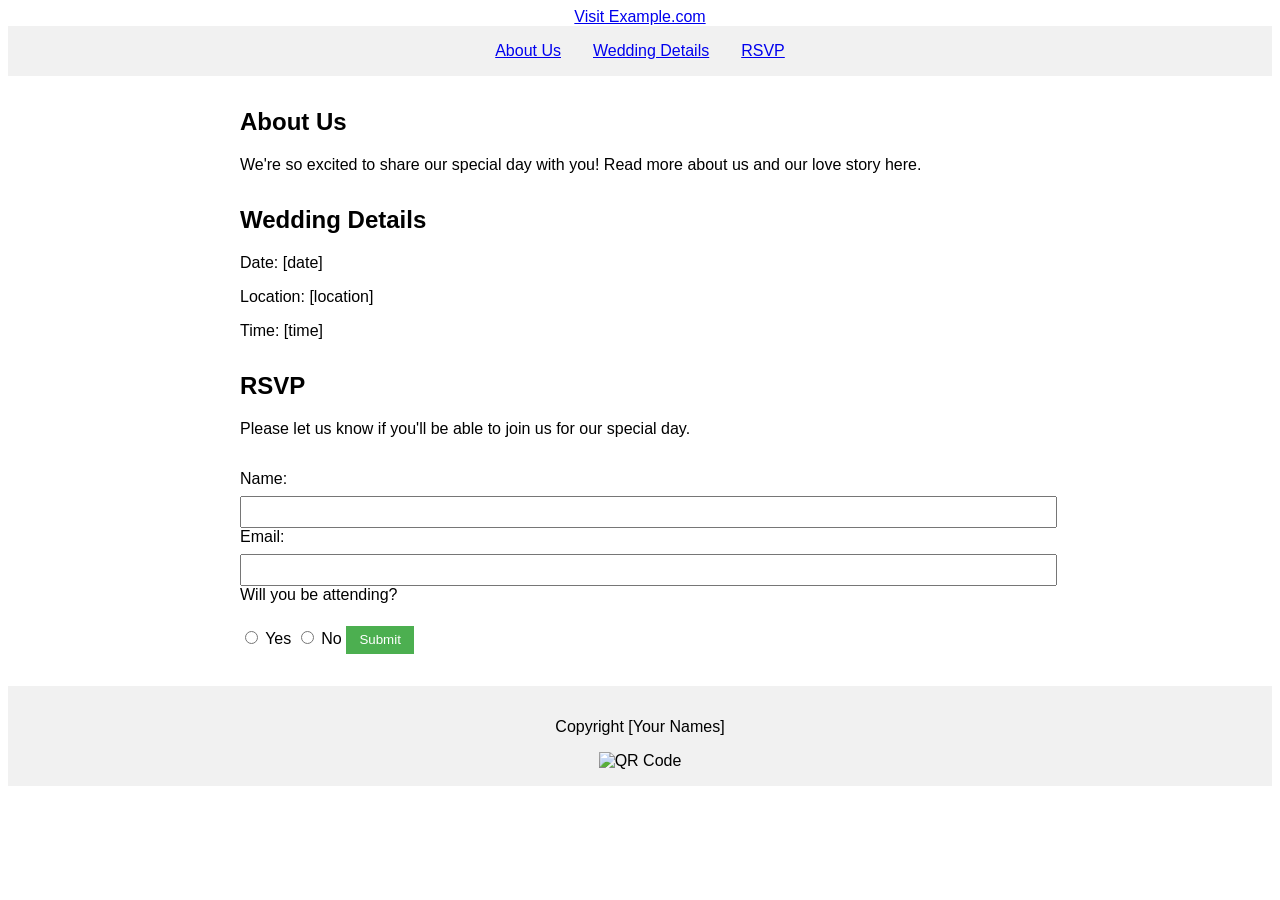
==== index.html @ 8374a271 "Rename website.html to index.html" ====
<!DOCTYPE html>
<html>
  <head>

    <title>Our Wedding Website</title>
    <link rel="stylesheet" type="text/css" href="style.css">
  </head>
  <body>
    <a href="https://www.haoranzhusookyunghwangwedding.com">Visit Example.com</a>
    <header>
      <nav>
        <ul>
          <li><a href="#about">About Us</a></li>
          <li><a href="#details">Wedding Details</a></li>
          <li><a href="#rsvp">RSVP</a></li>
        </ul>
      </nav>
    </header>
    <main>
      <section id="about">
        <h2>About Us</h2>
        <p>We're so excited to share our special day with you! Read more about us and our love story here.</p>
      </section>
      <section id="details">
        <h2>Wedding Details</h2>
        <p>Date: [date]</p>
        <p>Location: [location]</p>
        <p>Time: [time]</p>
      </section>
      <section id="rsvp">
        <h2>RSVP</h2>
        <p>Please let us know if you'll be able to join us for our special day.</p>
        <form>
          <label for="name">Name:</label>
          <input type="text" id="name">
          <label for="email">Email:</label>
          <input type="email" id="email">
          <label for="attending">Will you be attending?</label>
          <input type="radio" id="attending" name="attending" value="yes"> Yes
          <input type="radio" id="attending" name="attending" value="no"> No
          <input type="submit" value="Submit">
        </form>
      </section>
    </main>
    <footer>
      <p>Copyright [Your Names]</p>
      <img src="https://api.qrserver.com/v1/create-qr-code/?data=[Your Data]&amp;size=150x150" alt="QR Code">

    </footer>
  </body>
</html>
---- style.css ----
body {
    font-family: Arial, sans-serif;
    text-align: center;
  }
  
  header {
    background-color: #f1f1f1;
    padding: 1em;
  }
  
  nav ul {
    display: flex;
    justify-content: center;
    list-style: none;
    margin: 0;
    padding: 0;
  }
  
  nav li {
    margin: 0 1em;
  }
  
  main {
    margin: 0 auto;
    max-width: 800px;
    text-align: left;
  }
  
  section {
    margin: 2em 0;
  }
  
  form {
    margin: 2em 0;
    text-align: left;
  }
  
  label {
    display: block;
    margin-bottom: 0.5em;
  }
  
  input[type="text"], input[type="email"] {
    padding: 0.5em;
    width: 100%;
  }
  
  input[type="submit"] {
    background-color: #4CAF50;
    color: white;
    padding: 0.5em 1em;
    border: none;
    margin-top: 1em;
  }
  
  footer {
    background-color: #f1f1f1;
    padding: 1em;
    text-align: center;
  }
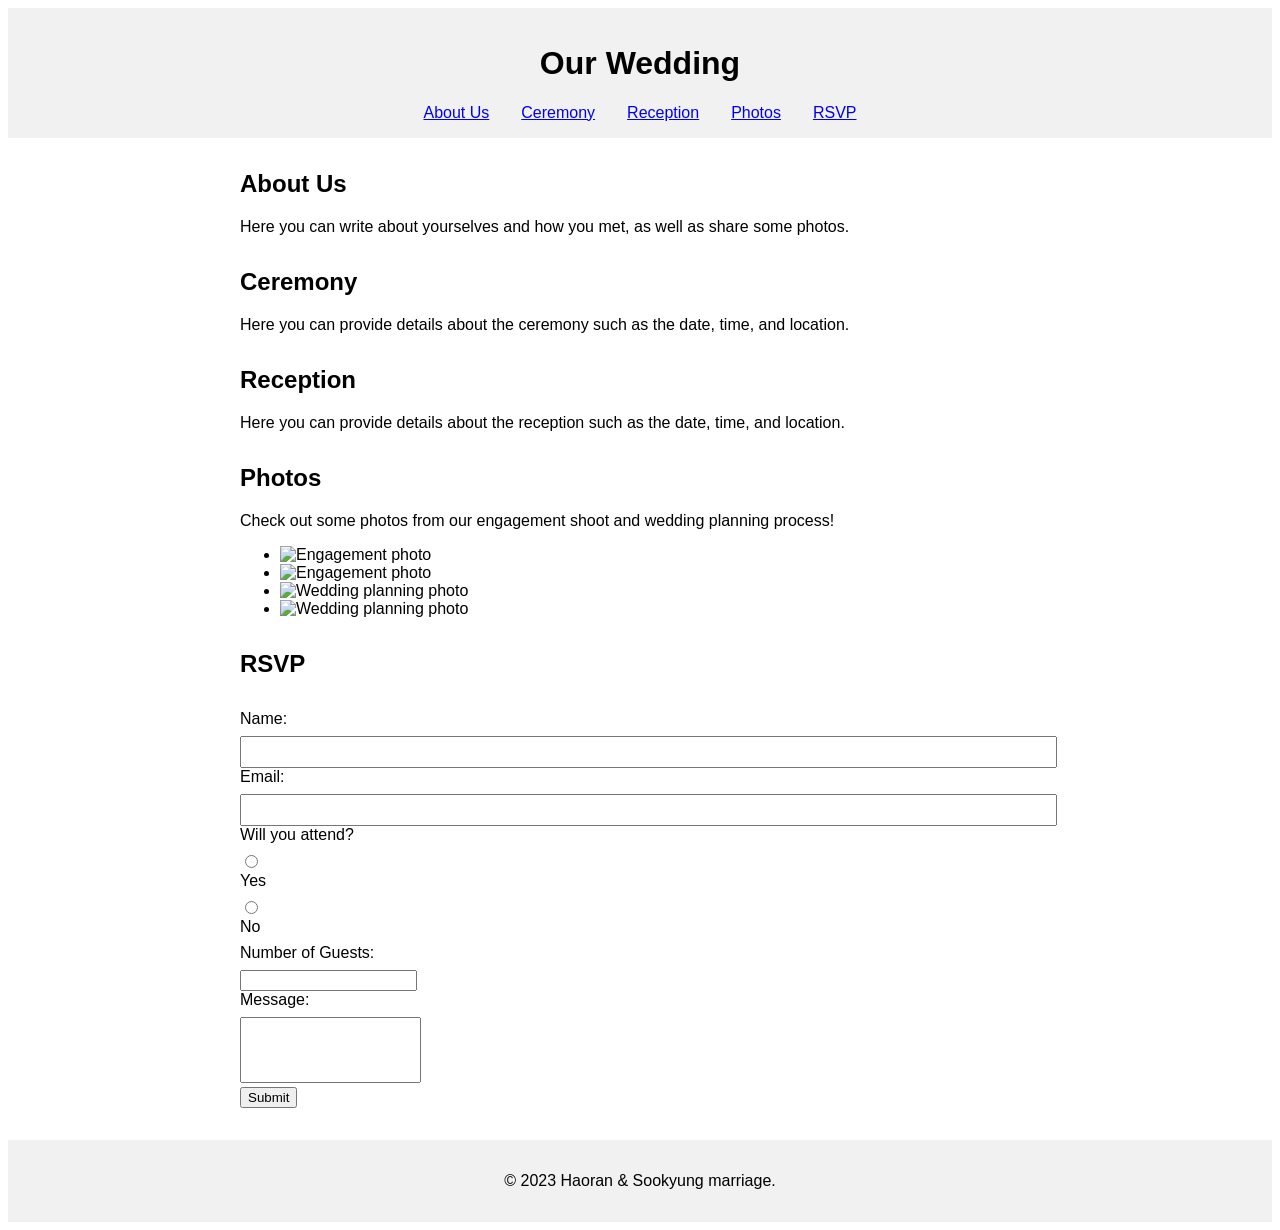
==== commit a8510861: "Update index.html" ====
--- a/index.html
+++ b/index.html
@@ -1,51 +1,77 @@
 <!DOCTYPE html>
 <html>
-  <head>
+<head>
+	<title>My Wedding Website</title>
+	<meta charset="utf-8">
+	<meta name="viewport" content="width=device-width, initial-scale=1.0">
+	<link rel="stylesheet" href="style.css">
+</head>
+<body>
+	<header>
+		<h1>Our Wedding</h1>
+		<nav>
+			<ul>
+				<li><a href="#about">About Us</a></li>
+				<li><a href="#ceremony">Ceremony</a></li>
+				<li><a href="#reception">Reception</a></li>
+        <li><a href="#photos">Photos</a></li>
+				<li><a href="#rsvp">RSVP</a></li>
+			</ul>
+		</nav>
+	</header>
 
-    <title>Our Wedding Website</title>
-    <link rel="stylesheet" type="text/css" href="style.css">
-  </head>
-  <body>
-    <a href="https://www.haoranzhusookyunghwangwedding.com">Visit Example.com</a>
-    <header>
-      <nav>
-        <ul>
-          <li><a href="#about">About Us</a></li>
-          <li><a href="#details">Wedding Details</a></li>
-          <li><a href="#rsvp">RSVP</a></li>
-        </ul>
-      </nav>
-    </header>
-    <main>
-      <section id="about">
-        <h2>About Us</h2>
-        <p>We're so excited to share our special day with you! Read more about us and our love story here.</p>
-      </section>
-      <section id="details">
-        <h2>Wedding Details</h2>
-        <p>Date: [date]</p>
-        <p>Location: [location]</p>
-        <p>Time: [time]</p>
-      </section>
-      <section id="rsvp">
-        <h2>RSVP</h2>
-        <p>Please let us know if you'll be able to join us for our special day.</p>
-        <form>
-          <label for="name">Name:</label>
-          <input type="text" id="name">
-          <label for="email">Email:</label>
-          <input type="email" id="email">
-          <label for="attending">Will you be attending?</label>
-          <input type="radio" id="attending" name="attending" value="yes"> Yes
-          <input type="radio" id="attending" name="attending" value="no"> No
-          <input type="submit" value="Submit">
-        </form>
-      </section>
-    </main>
-    <footer>
-      <p>Copyright [Your Names]</p>
-      <img src="https://api.qrserver.com/v1/create-qr-code/?data=[Your Data]&amp;size=150x150" alt="QR Code">
+	<main>
+		<section id="about">
+			<h2>About Us</h2>
+			<p>Here you can write about yourselves and how you met, as well as share some photos.</p>
+		</section>
 
-    </footer>
-  </body>
+		<section id="ceremony">
+			<h2>Ceremony</h2>
+			<p>Here you can provide details about the ceremony such as the date, time, and location.</p>
+		</section>
+
+		<section id="reception">
+			<h2>Reception</h2>
+			<p>Here you can provide details about the reception such as the date, time, and location.</p>
+		</section>
+    <section id="photos">
+    <h2>Photos</h2>
+    <p>Check out some photos from our engagement shoot and wedding planning process!</p>
+    <ul>
+      <li><img src="engagement-1.jpeg" alt="Engagement photo"></li>
+      <li><img src="engagement-2.jpeg" alt="Engagement photo"></li>
+      <li><img src="selfie-1.jpeg" alt="Wedding planning photo"></li>
+      <li><img src="selfie-2.jpeg" alt="Wedding planning photo"></li>
+    </ul>
+  </section>
+		<section id="rsvp">
+    <h2>RSVP</h2>
+    <form method="post" action="test.php">
+      <label for="name">Name:</label>
+      <input type="text" id="name" name="name" required>
+      <br>
+      <label for="email">Email:</label>
+      <input type="email" id="email" name="email" required>
+      <label for="attending">Will you attend?</label>
+      <input type="radio" id="attending-yes" name="attending" value="yes" required>
+      <label for="attending-yes">Yes</label>
+      <input type="radio" id="attending-no" name="attending" value="no">
+      <label for="attending-no">No</label>
+      <label for="guests">Number of Guests:</label>
+      <input type="number" id="guests" name="guests" required>
+      <br>
+      <label for="message">Message:</label>
+      <textarea id="message" name="message" rows="4" style="resize:none;"></textarea>
+      <br>
+      <button type="submit">Submit</button>
+    </form>
+		</section>
+	</main>
+
+	<footer>
+		<p>&copy; 2023 Haoran & Sookyung marriage.</p>
+	</footer>
+</body>
 </html>
+
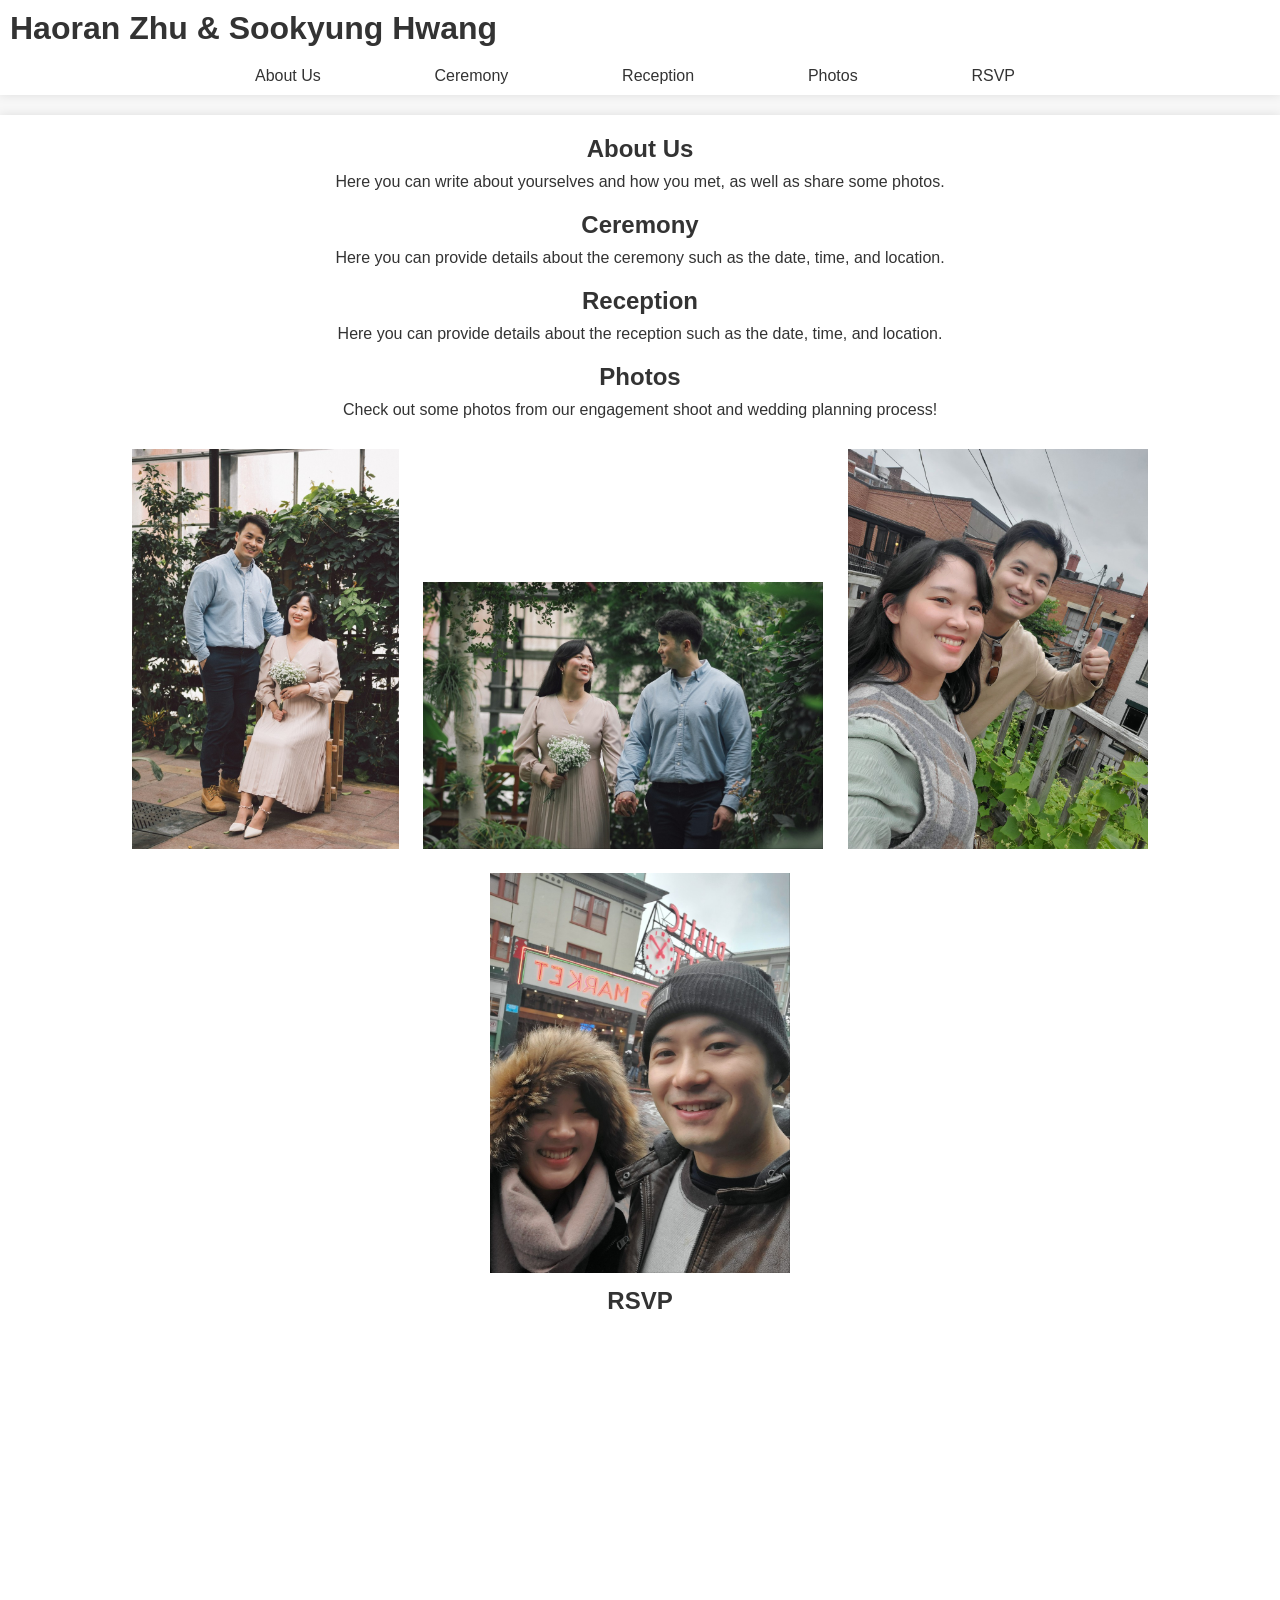
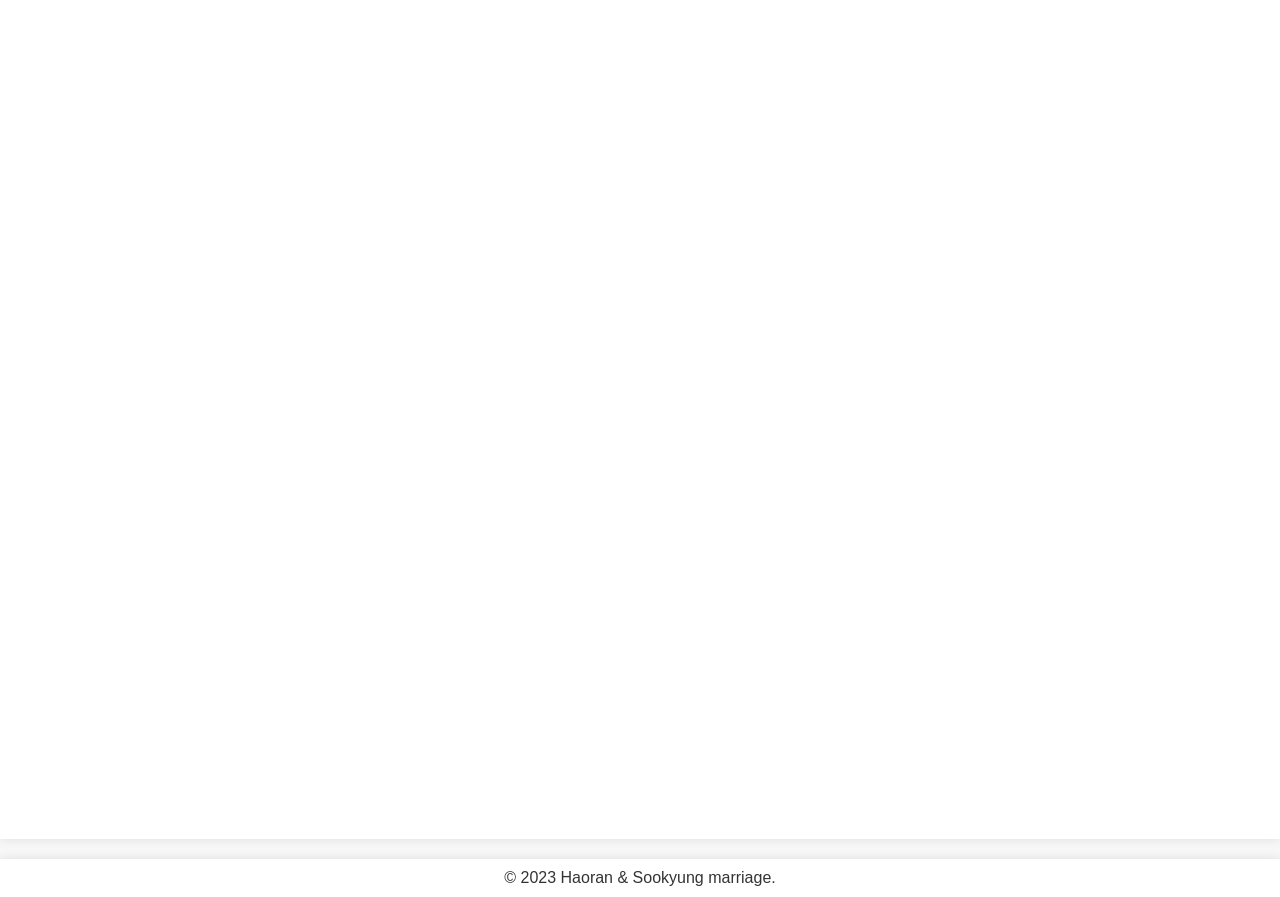
==== commit 9ecfbef6: "Update index.html" ====
--- a/index.html
+++ b/index.html
@@ -8,7 +8,7 @@
 </head>
 <body>
 	<header>
-		<h1>Our Wedding</h1>
+		<h1>Haoran Zhu & Sookyung Hwang</h1>
 		<nav>
 			<ul>
 				<li><a href="#about">About Us</a></li>
@@ -47,7 +47,7 @@
   </section>
 		<section id="rsvp">
     <h2>RSVP</h2>
-    <form method="post" action="test.php">
+    <!-- <form method="post" action="test.php">
       <label for="name">Name:</label>
       <input type="text" id="name" name="name" required>
       <br>
@@ -65,7 +65,8 @@
       <textarea id="message" name="message" rows="4" style="resize:none;"></textarea>
       <br>
       <button type="submit">Submit</button>
-    </form>
+    </form> -->
+	<iframe src="https://docs.google.com/forms/d/e/1FAIpQLSd9GdkYxyWxqnzqBYy1ny-DGtiNPhRDyKAhkM9JTxqElzNJ2Q/viewform?embedded=true" width="640" height="1090" frameborder="0" marginheight="0" marginwidth="0">Loading…</iframe>
 		</section>
 	</main>
 
@@ -74,4 +75,3 @@
 	</footer>
 </body>
 </html>
-
--- a/style.css
+++ b/style.css
@@ -1,61 +1,172 @@
+/* Reset styles */
+* {
+	box-sizing: border-box;
+	margin: 0;
+	padding: 0;
+}
+
+/* Global styles */
 body {
-    font-family: Arial, sans-serif;
-    text-align: center;
-  }
-  
-  header {
-    background-color: #f1f1f1;
-    padding: 1em;
-  }
-  
-  nav ul {
-    display: flex;
-    justify-content: center;
-    list-style: none;
-    margin: 0;
-    padding: 0;
-  }
-  
-  nav li {
-    margin: 0 1em;
-  }
-  
-  main {
-    margin: 0 auto;
-    max-width: 800px;
-    text-align: left;
-  }
-  
-  section {
-    margin: 2em 0;
-  }
-  
-  form {
-    margin: 2em 0;
-    text-align: left;
-  }
-  
-  label {
-    display: block;
-    margin-bottom: 0.5em;
-  }
-  
-  input[type="text"], input[type="email"] {
-    padding: 0.5em;
-    width: 100%;
-  }
-  
-  input[type="submit"] {
-    background-color: #4CAF50;
-    color: white;
-    padding: 0.5em 1em;
-    border: none;
-    margin-top: 1em;
-  }
-  
-  footer {
-    background-color: #f1f1f1;
-    padding: 1em;
-    text-align: center;
-  }
-  +	font-family: Arial, sans-serif;
+	color: #333;
+	background-color: #f7f7f7;
+}
+
+a {
+	color: #333;
+	text-decoration: none;
+}
+
+ul {
+	list-style: none;
+}
+
+/* Header styles */
+header {
+	background-color: #fff;
+	box-shadow: 0 0 10px rgba(0, 0, 0, 0.1);
+	position: sticky;
+	top: 0;
+	z-index: 999;
+}
+
+header h1 {
+	padding: 10px;
+}
+
+header nav {
+	margin: 0 auto;
+	max-width: 800px;
+}
+
+header nav ul {
+	display: flex;
+	justify-content: space-between;
+	align-items: center;
+	padding: 10px;
+}
+
+header nav li {
+	margin-right: 10px;
+}
+
+header nav a {
+	padding: 5px;
+	border-radius: 5px;
+	transition: all 0.2s ease-in-out;
+}
+
+header nav a:hover {
+	background-color: #f7f7f7;
+}
+
+/* Main styles */
+main {
+	margin: 20px auto;
+	max-width: 1500px;
+	padding: 20px;
+	background-color: #fff;
+	box-shadow: 0 0 10px rgba(0, 0, 0, 0.1);
+}
+
+main h2 {
+	margin-bottom: 10px;
+}
+
+main p {
+	margin-bottom: 20px;
+}
+
+main form {
+	display: flex;
+	flex-wrap: wrap;
+}
+
+main label {
+	flex: 1 0 100%;
+	margin-bottom: 10px;
+}
+
+main input,
+main button {
+	flex: 1 0 100%;
+	margin-bottom: 20px;
+	padding: 10px;
+	border-radius: 5px;
+	border: none;
+}
+
+main input:focus,
+main button:focus {
+	outline: none;
+}
+
+main button {
+	background-color: #333;
+	color: #fff;
+	font-weight: bold;
+	cursor: pointer;
+	transition: all 0.2s ease-in-out;
+}
+
+main button:hover {
+	background-color: #666;
+}
+/* Footer styles */
+footer {
+	text-align: center;
+	padding: 10px;
+	background-color: #fff;
+	box-shadow: 0 0 10px rgba(0, 0, 0, 0.1);
+}
+
+/* CSS for the "photos" section */
+#about {
+	text-align: center;
+}
+#ceremony {
+	text-align: center;
+}
+#reception {
+	text-align: center;
+}
+#photos {
+	text-align: center;
+}
+#rsvp {
+	text-align: center;
+}
+
+#photos ul {
+	list-style: none;
+	display: inline-block;
+	margin: 0;
+	padding: 0;
+}
+
+#photos li {
+	display: inline-block;
+	margin: 10px;
+}
+
+#photos img {
+	max-width: 400px;
+	max-height: 400px;
+	width: auto;
+	height: auto;
+}
+
+#about, #ceremony, #reception, #photos, #rsvp {
+  position: relative;
+}
+
+#rsvp form textarea {
+  display: block;
+  margin: 0 auto;
+  width: 90%;
+  max-width: 700px;
+}
+
+#rsvp form button {
+  margin-top: 20px;
+}
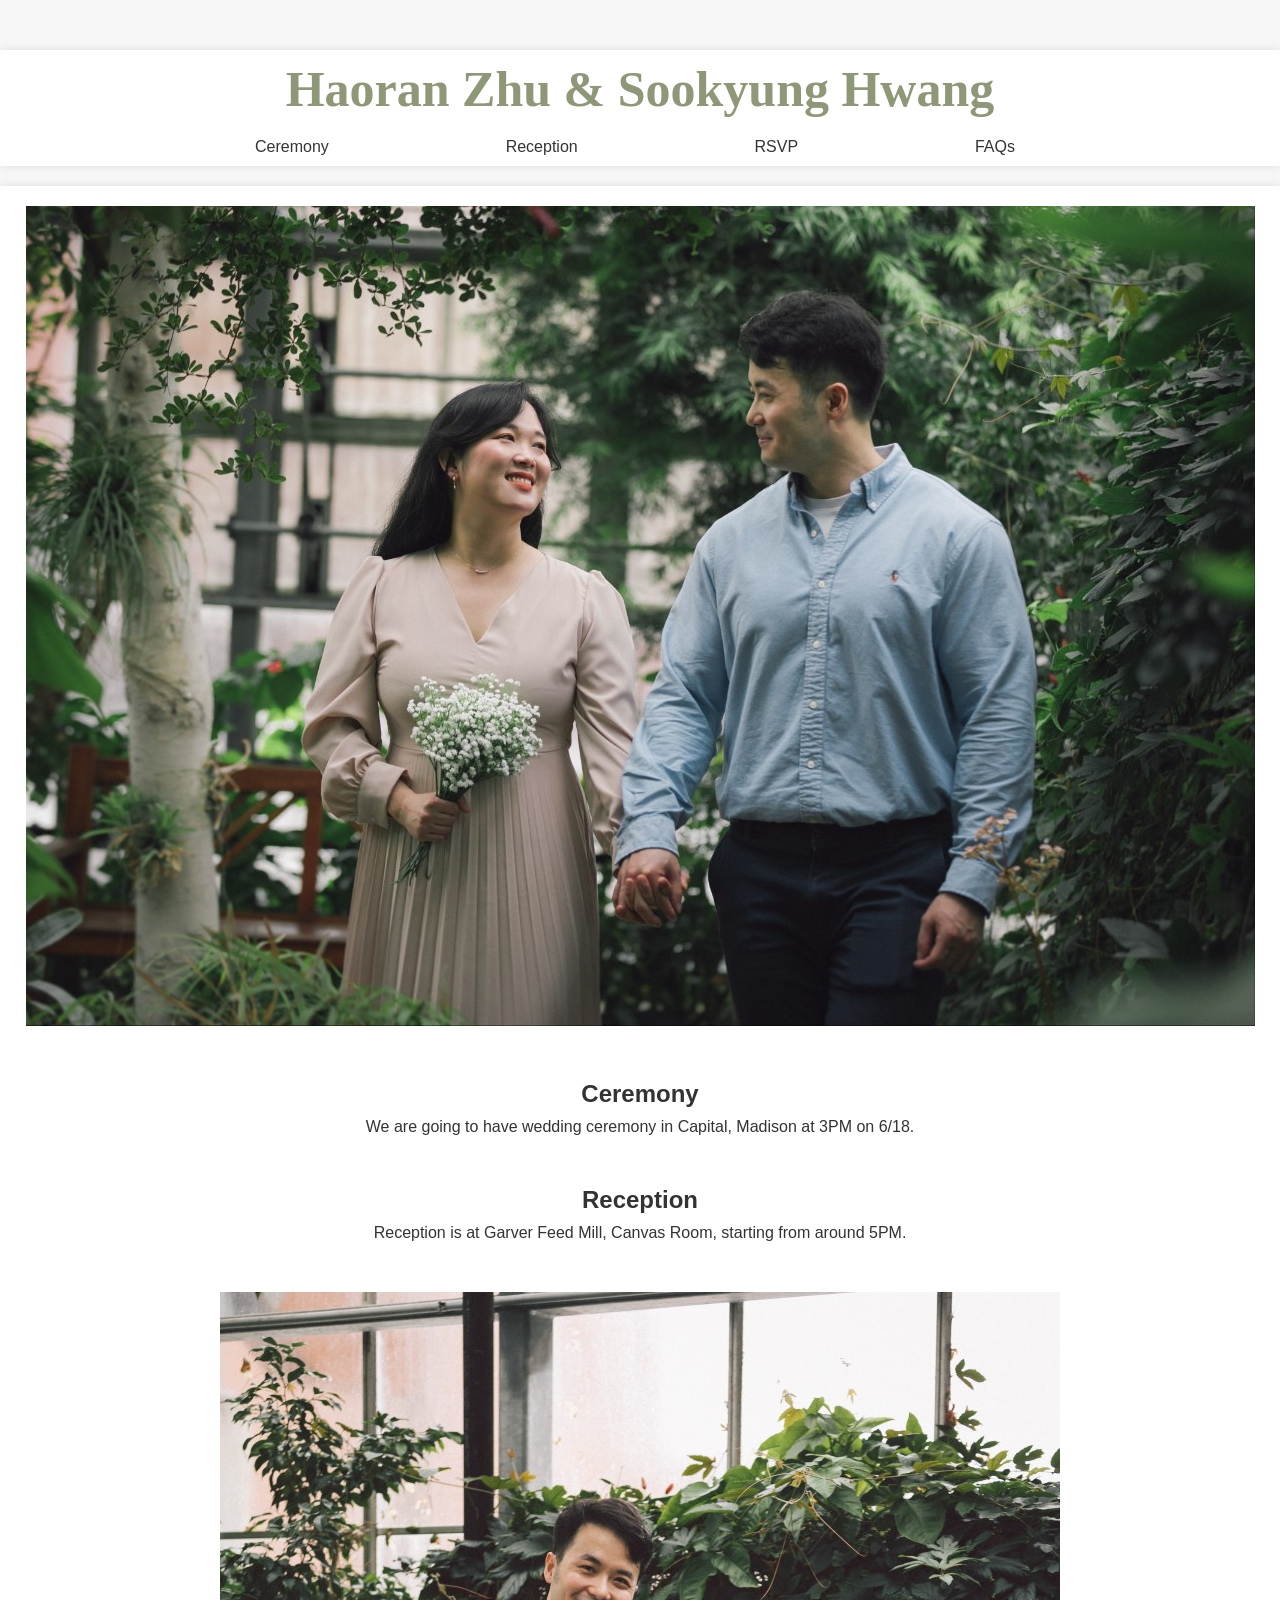
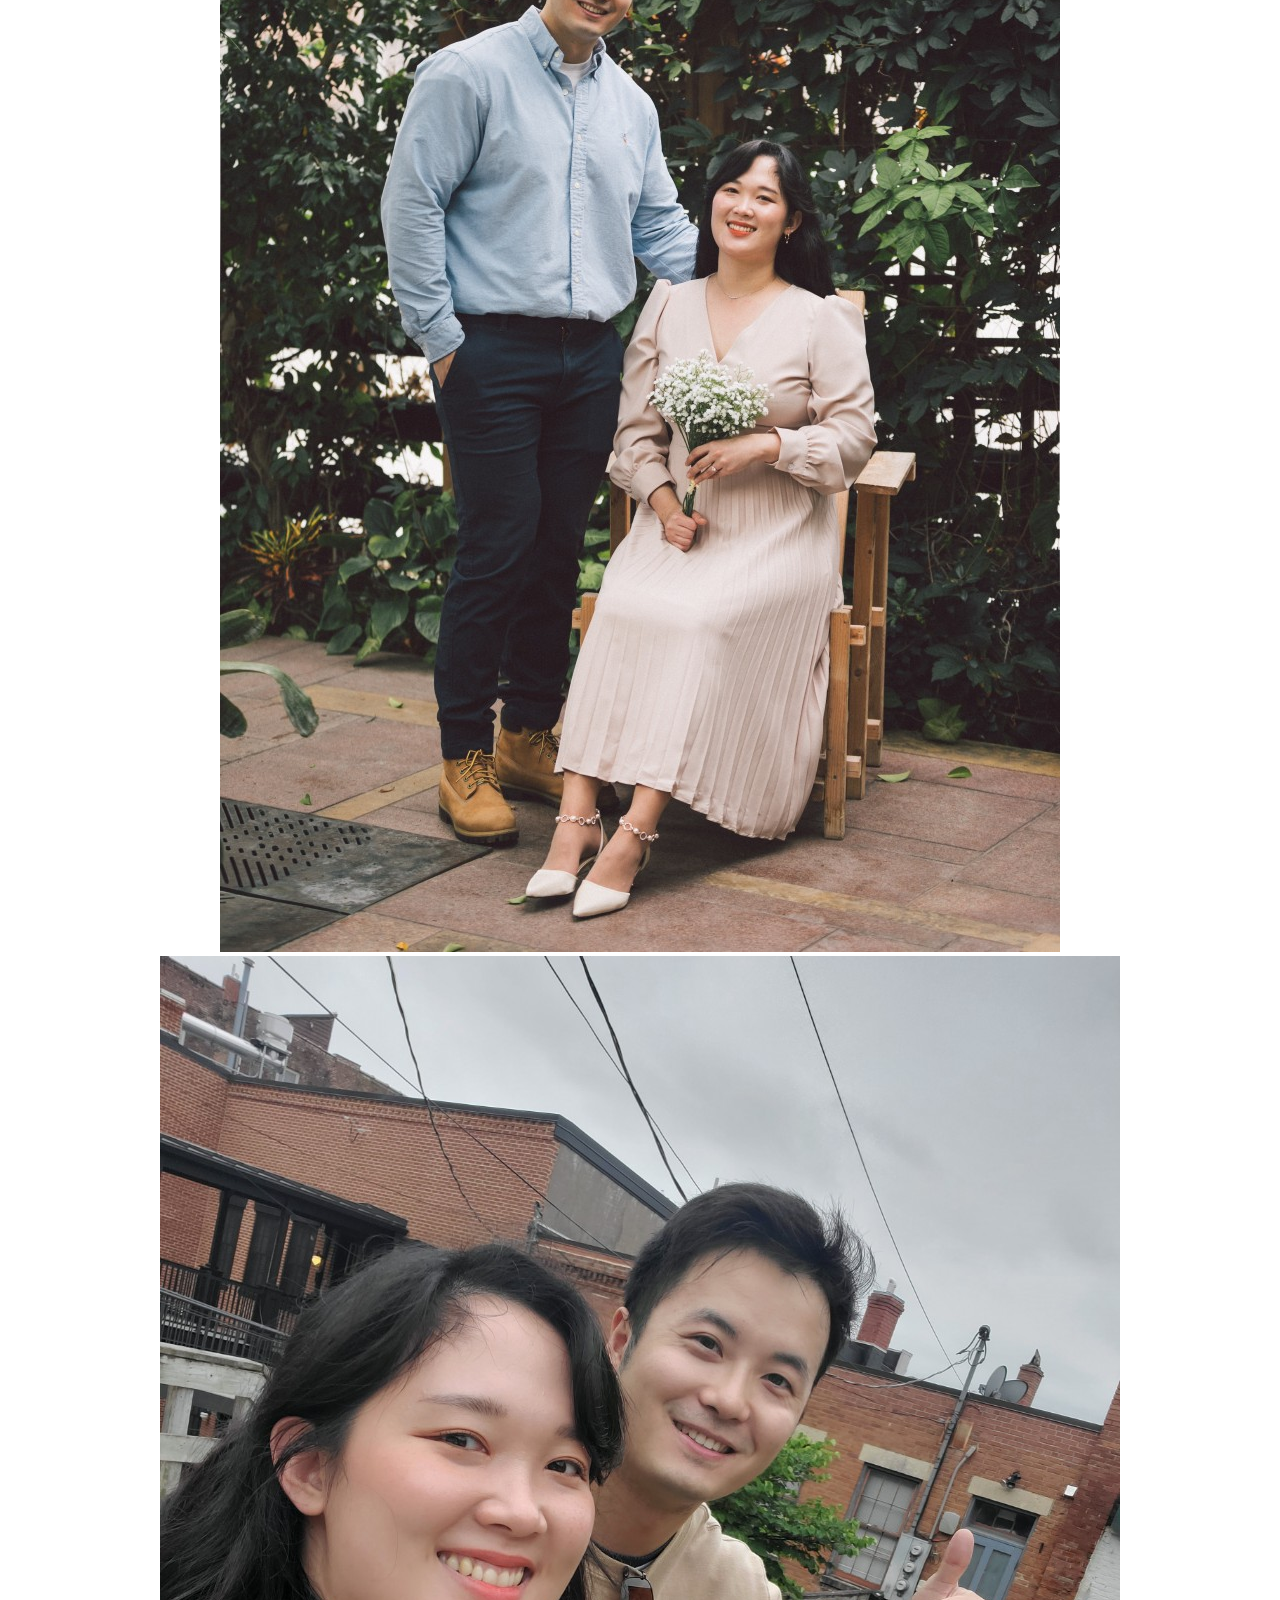
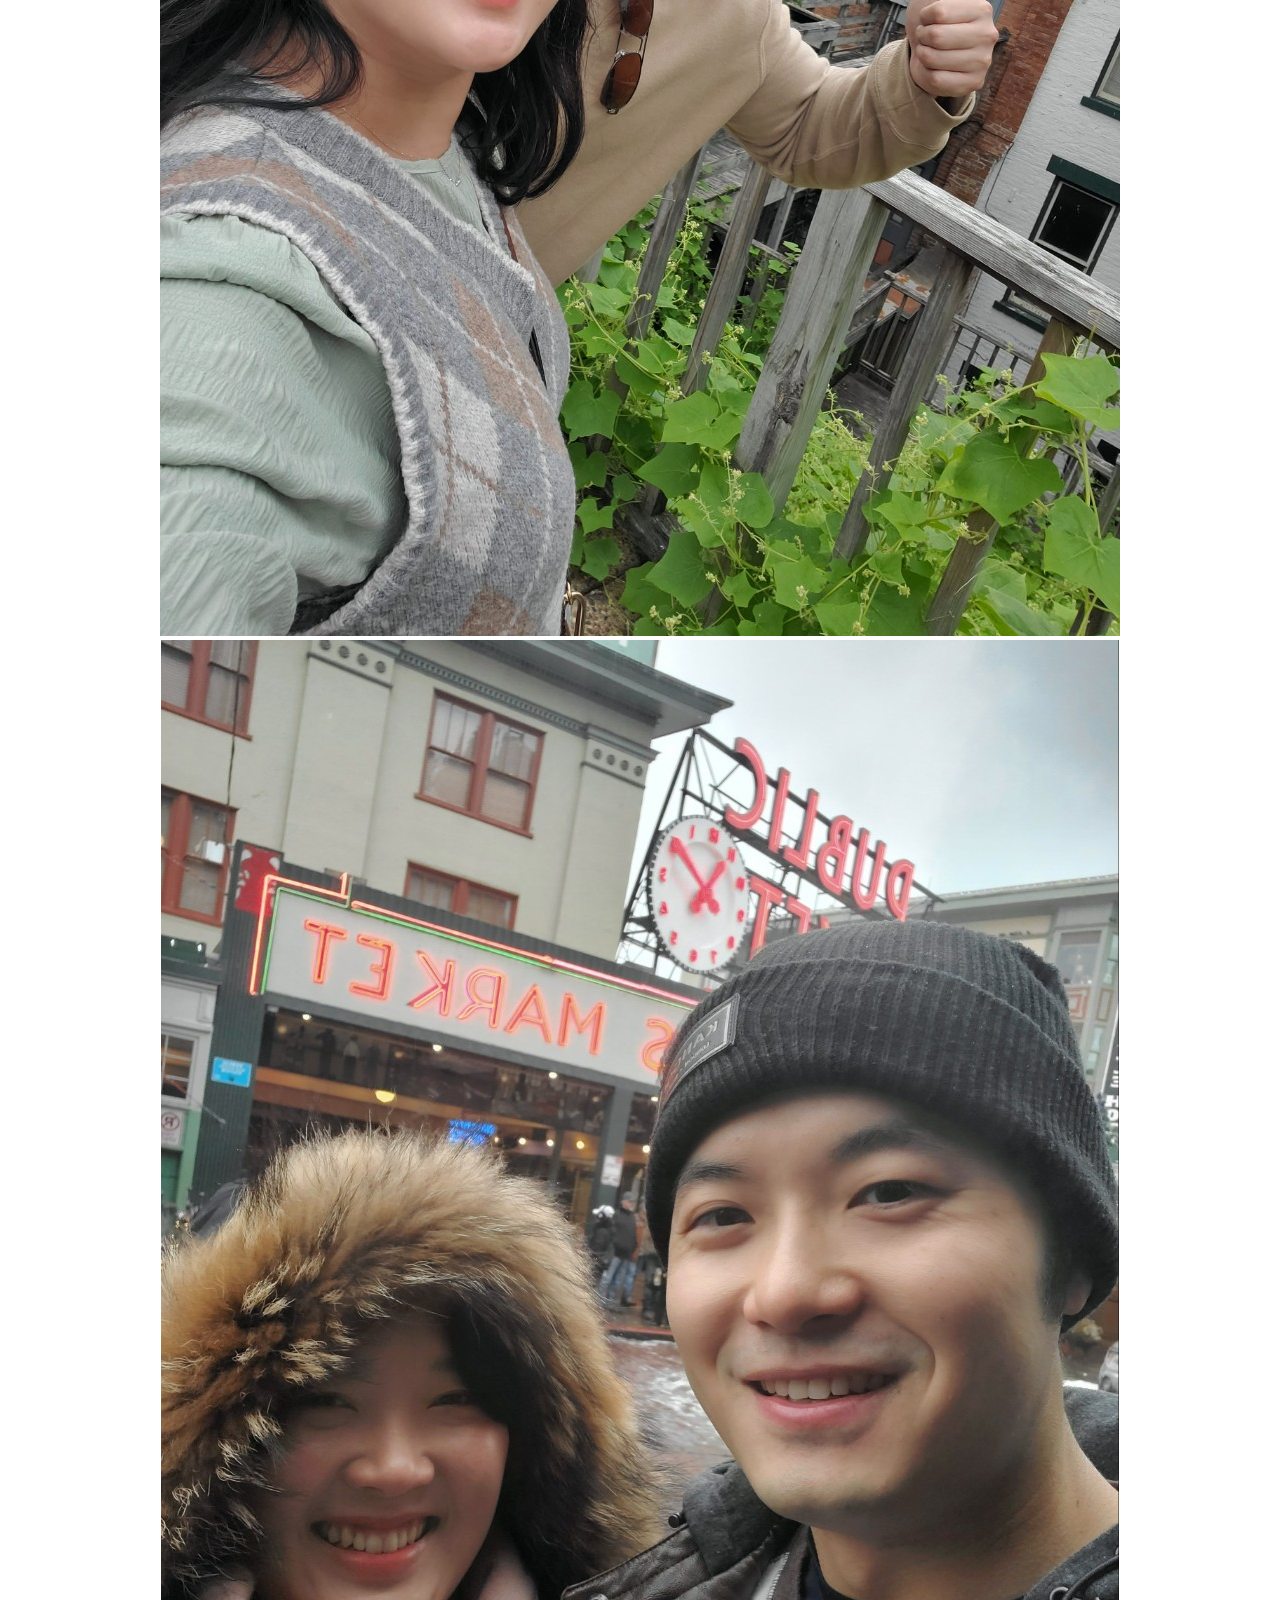
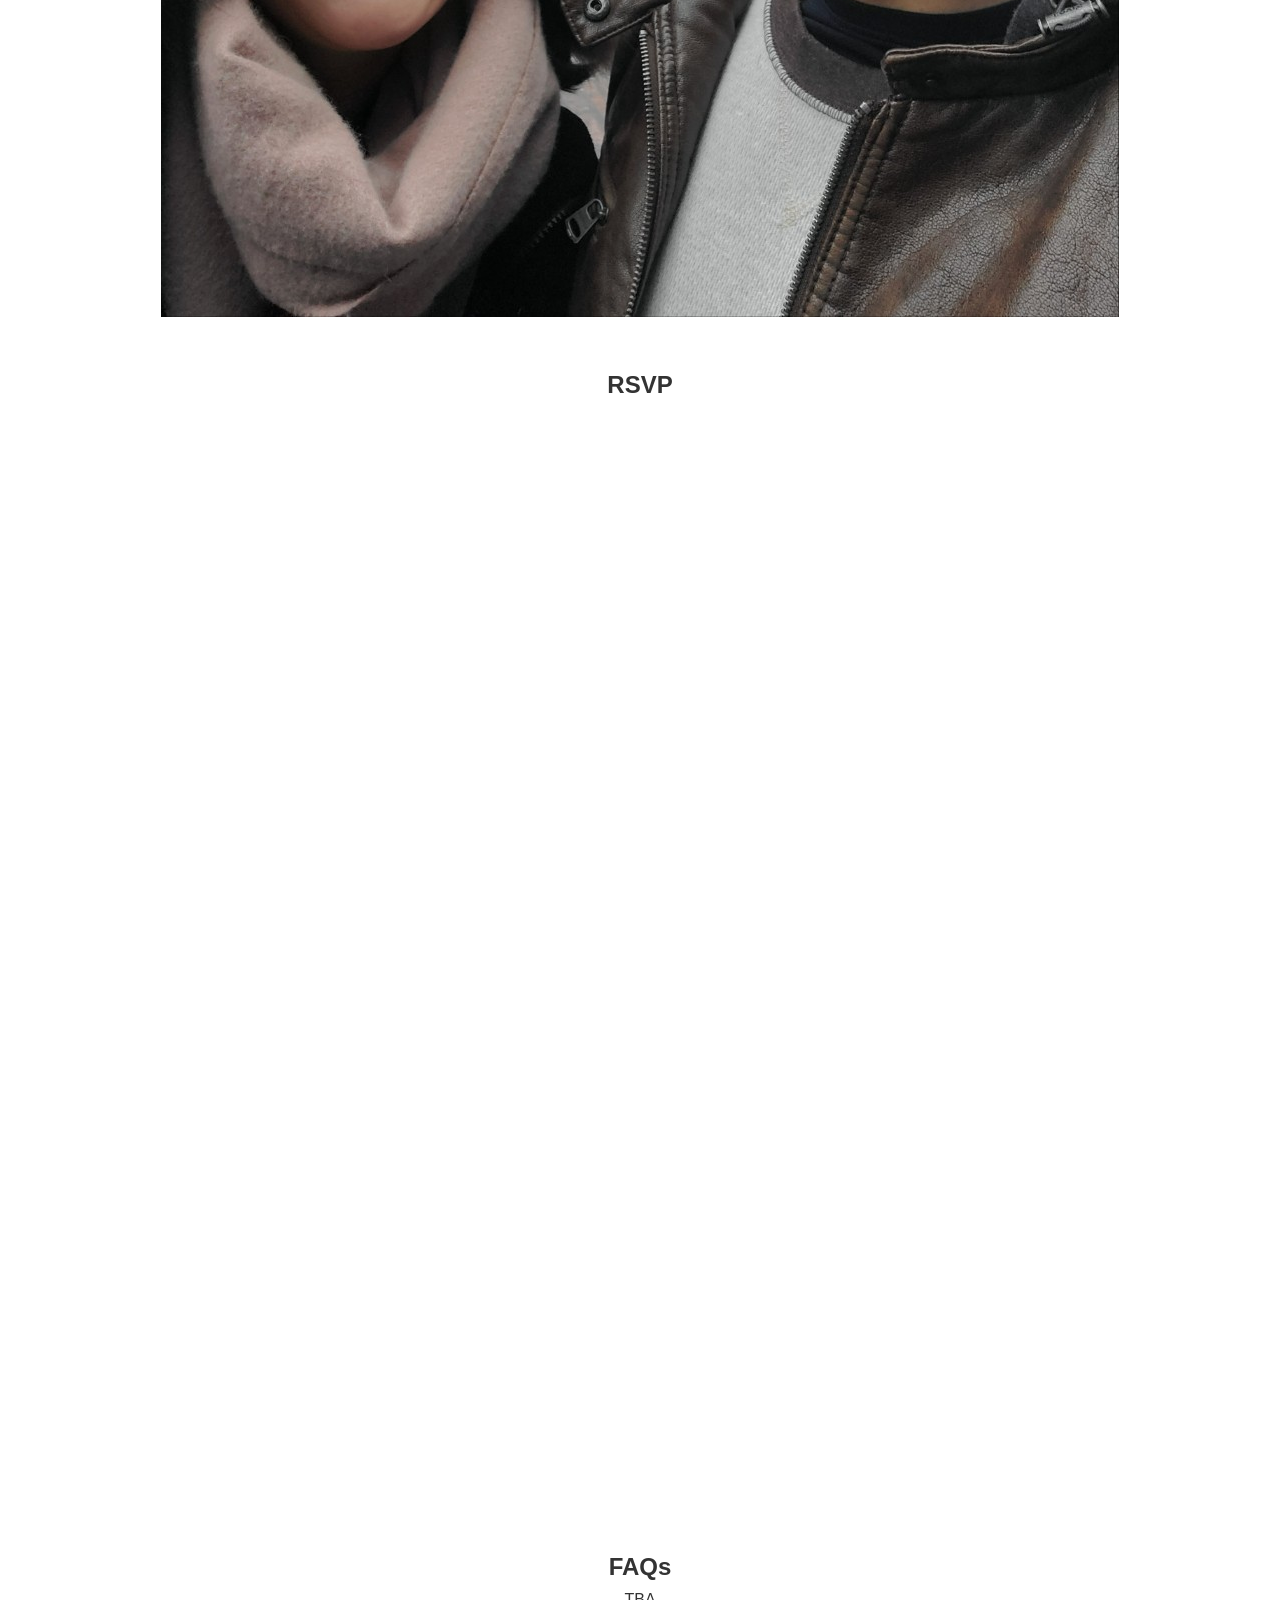
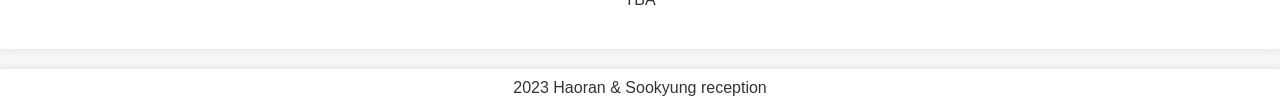
==== commit 1aff3360: "Update index.html" ====
--- a/index.html
+++ b/index.html
@@ -8,44 +8,161 @@
 </head>
 <body>
 	<header>
-		<h1>Haoran Zhu & Sookyung Hwang</h1>
+		<div style="text-align: center;">
+			<h1 class="title">Haoran Zhu & Sookyung Hwang</h1>
+		</div>
+		<style>
+			/* Center the title */
+			h1 {
+			text-align: center;
+			}
+			
+			/* Style the title */
+			.title {
+			color: #8F9779;
+			font-family: "Great Vibes", cursive;
+			font-size: 50px;
+			text-align: center;
+			margin-top: 50px;
+			}
+			
+			/* Style the header */
+			.header {
+			background-color: #F0EDE5;
+			padding: 20px;
+			}
+			
+			/* Style the navigation bar */
+			.navbar {
+			overflow: hidden;
+			background-color: #8F9779;
+			}
+			
+			/* Style the navigation links */
+			.navbar a {
+			float: left;
+			display: block;
+			color: white;
+			text-align: center;
+			padding: 14px 20px;
+			text-decoration: none;
+			}
+			
+			/* Style the navigation links on hover */
+			.navbar a:hover {
+			background-color: #F0EDE5;
+			color: #8F9779;
+			}
+			
+			/* Style the active navigation link */
+			.active {
+			background-color: #F0EDE5;
+			color: #8F9779;
+			}
+			
+			/* Style the body */
+			.body {
+			max-width: 1000px;
+			margin: auto;
+			padding: 20px;
+			background-color: #F0EDE5;
+			}
+			
+			/* Style the photo gallery */
+			.gallery {
+			display: grid;
+			grid-template-columns: repeat(2, 1fr);
+			grid-gap: 20px;
+			justify-items: center;
+			}
+			
+			/* Style the photos */
+			.gallery img {
+			width: 100%;
+			height: auto;
+			}
+			
+			/* Style the RSVP form */
+			.form {
+			max-width: 500px;
+			margin: auto;
+			background-color: white;
+			padding: 20px;
+			}
+			
+			/* Style the form inputs */
+			input[type=text], input[type=email] {
+			width: 100%;
+			padding: 12px 20px;
+			margin: 8px 0;
+			display: inline-block;
+			border: 1px solid #ccc;
+			box-sizing: border-box;
+			}
+			
+			/* Style the form submit button */
+			input[type=submit] {
+			background-color: #8F9779;
+			color: white;
+			padding: 12px 20px;
+			border: none;
+			cursor: pointer;
+			width: 100%;
+			}
+			
+			/* Style the form submit button on hover */
+			input[type=submit]:hover {
+			background-color: #F0EDE5;
+			color: #8F9779;
+			}
+			
+			/* Style the message box */
+			textarea {
+			width: 100%;
+			height: 150px;
+			padding: 12px 20px;
+			margin: 8px 0;
+			display: inline-block;
+			border: 1px solid #ccc;
+			box-sizing: border-box;
+			}
+		</style>		
 		<nav>
 			<ul>
-				<li><a href="#about">About Us</a></li>
+				<!-- <li><a href="#about">About Us</a></li> -->
 				<li><a href="#ceremony">Ceremony</a></li>
 				<li><a href="#reception">Reception</a></li>
-        <li><a href="#photos">Photos</a></li>
 				<li><a href="#rsvp">RSVP</a></li>
+				<li><a href="#faqs">FAQs</a></li>
 			</ul>
 		</nav>
 	</header>
 
 	<main>
-		<section id="about">
+		<div style="text-align: center; width: 100%;">
+		<img src="engagement-2.jpeg">
+		<div>
+		<!-- <section id="about" style="margin-top: 50px;">
 			<h2>About Us</h2>
 			<p>Here you can write about yourselves and how you met, as well as share some photos.</p>
+		</section> -->
+
+		<section id="ceremony" style="margin-top: 50px;">
+			<h2>Ceremony</h2>
+			<p> We are going to have wedding ceremony in Capital, Madison at 3PM on 6/18. </p>
 		</section>
 
-		<section id="ceremony">
-			<h2>Ceremony</h2>
-			<p>Here you can provide details about the ceremony such as the date, time, and location.</p>
+		<section id="reception" style="margin-top: 50px;">
+			<h2>Reception</h2>
+			<p> Reception is at Garver Feed Mill, Canvas Room, starting from around 5PM. </p>
 		</section>
 
-		<section id="reception">
-			<h2>Reception</h2>
-			<p>Here you can provide details about the reception such as the date, time, and location.</p>
-		</section>
-    <section id="photos">
-    <h2>Photos</h2>
-    <p>Check out some photos from our engagement shoot and wedding planning process!</p>
-    <ul>
-      <li><img src="engagement-1.jpeg" alt="Engagement photo"></li>
-      <li><img src="engagement-2.jpeg" alt="Engagement photo"></li>
-      <li><img src="selfie-1.jpeg" alt="Wedding planning photo"></li>
-      <li><img src="selfie-2.jpeg" alt="Wedding planning photo"></li>
-    </ul>
-  </section>
-		<section id="rsvp">
+    <div class="photo-list" style="margin-top: 50px;">
+      <img src="engagement-1.jpeg" alt="Engagement photo">
+      <img src="selfie-1.jpeg" alt="Wedding planning photo">
+      <img src="selfie-2.jpeg" alt="Wedding planning photo">
+	<div>
+	<section id="rsvp" style="margin-top: 50px;">
     <h2>RSVP</h2>
     <!-- <form method="post" action="test.php">
       <label for="name">Name:</label>
@@ -67,11 +184,17 @@
       <button type="submit">Submit</button>
     </form> -->
 	<iframe src="https://docs.google.com/forms/d/e/1FAIpQLSd9GdkYxyWxqnzqBYy1ny-DGtiNPhRDyKAhkM9JTxqElzNJ2Q/viewform?embedded=true" width="640" height="1090" frameborder="0" marginheight="0" marginwidth="0">Loading…</iframe>
-		</section>
+	</section>
+
+	<section id="faqs" style="margin-top: 50px;">
+		<h2>FAQs</h2>
+		<p> TBA </p>
+	</section>
+
 	</main>
 
 	<footer>
-		<p>&copy; 2023 Haoran & Sookyung marriage.</p>
+		<p>2023 Haoran & Sookyung reception</p>
 	</footer>
 </body>
 </html>
